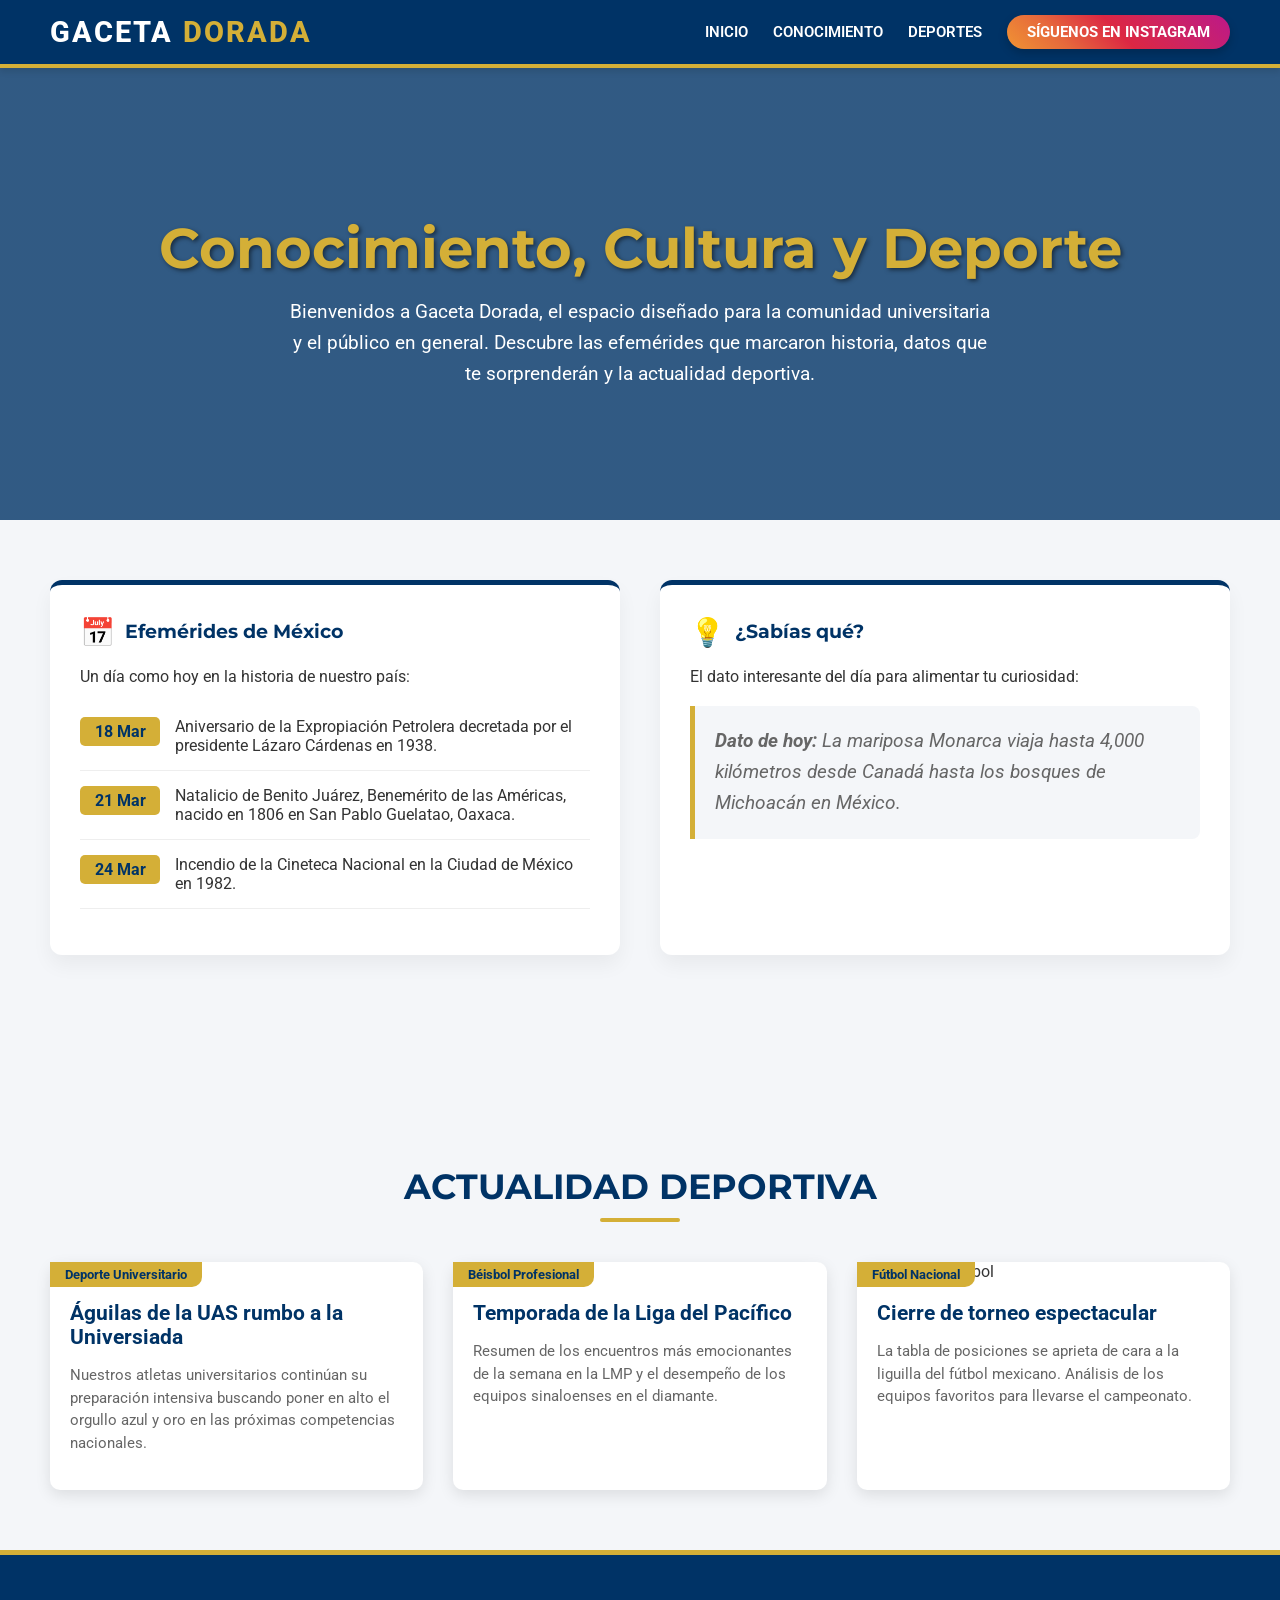
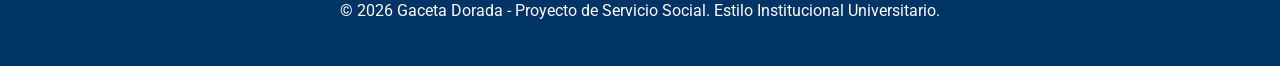
==== Gaceta2-0.html @ 4bcb0612 "Create Gaceta2-0.html" ====
<!DOCTYPE html>
<html lang="es">
<head>
    <meta charset="UTF-8">
    <meta name="viewport" content="width=device-width, initial-scale=1.0">
    <title>Gaceta Dorada | Portal Universitario</title>
    <link href="https://fonts.googleapis.com/css2?family=Montserrat:wght@400;600;800&family=Roboto:wght@300;400;700&display=swap" rel="stylesheet">
    <style>
        /* Paleta de colores estilo UAS */
        :root {
            --uas-azul: #003366; /* Azul marino institucional */
            --uas-azul-claro: #004b87;
            --uas-dorado: #D4AF37; /* Dorado elegante */
            --uas-amarillo: #FFCC00; /* Amarillo vibrante UAS */
            --blanco: #ffffff;
            --gris-fondo: #f4f6f9;
            --texto-oscuro: #333333;
            --texto-claro: #666666;
        }

        body {
            margin: 0;
            font-family: 'Roboto', sans-serif;
            background-color: var(--gris-fondo);
            color: var(--texto-oscuro);
            scroll-behavior: smooth;
        }

        h1, h2, h3 {
            font-family: 'Montserrat', sans-serif;
        }

        /* Encabezado Institucional */
        header {
            background-color: var(--uas-azul);
            padding: 15px 50px;
            display: flex;
            justify-content: space-between;
            align-items: center;
            position: sticky;
            top: 0;
            z-index: 1000;
            box-shadow: 0 4px 6px rgba(0,0,0,0.1);
            border-bottom: 4px solid var(--uas-dorado);
        }

        .logo {
            font-size: 1.8em;
            font-weight: 800;
            color: var(--blanco);
            text-transform: uppercase;
            letter-spacing: 2px;
            display: flex;
            align-items: center;
            gap: 10px;
        }

        .logo span {
            color: var(--uas-dorado);
        }

        nav {
            display: flex;
            align-items: center;
            gap: 25px;
        }

        nav a {
            color: var(--blanco);
            text-decoration: none;
            font-weight: 600;
            font-size: 0.95em;
            text-transform: uppercase;
            transition: color 0.3s ease;
        }

        nav a:hover {
            color: var(--uas-dorado);
        }

        .btn-instagram-nav {
            background: linear-gradient(45deg, #f09433 0%, #e6683c 25%, #dc2743 50%, #cc2366 75%, #bc1888 100%);
            padding: 8px 20px;
            border-radius: 25px;
            color: white !important;
            font-weight: bold;
            box-shadow: 0 4px 10px rgba(0,0,0,0.2);
        }

        .btn-instagram-nav:hover {
            transform: scale(1.05);
            color: white;
        }

        /* Sección Hero */
        .hero {
            background: linear-gradient(rgba(0, 51, 102, 0.8), rgba(0, 51, 102, 0.8)), url('https://images.unsplash.com/photo-1541339907198-e08756dedf3f?ixlib=rb-1.2.1&auto=format&fit=crop&w=1350&q=80') center/cover;
            color: var(--blanco);
            text-align: center;
            padding: 100px 20px;
        }

        .hero h1 {
            font-size: 3.5em;
            margin-bottom: 15px;
            color: var(--uas-dorado);
            text-shadow: 2px 2px 4px rgba(0,0,0,0.5);
        }

        .hero p {
            font-size: 1.2em;
            max-width: 700px;
            margin: 0 auto 30px;
            line-height: 1.6;
        }

        /* Contenedores de Secciones */
        .seccion {
            padding: 60px 50px;
            max-width: 1200px;
            margin: 0 auto;
        }

        .titulo-seccion {
            text-align: center;
            color: var(--uas-azul);
            font-size: 2.2em;
            margin-bottom: 40px;
            text-transform: uppercase;
            position: relative;
        }

        .titulo-seccion::after {
            content: '';
            display: block;
            width: 80px;
            height: 4px;
            background-color: var(--uas-dorado);
            margin: 10px auto 0;
            border-radius: 2px;
        }

        /* Grid Dual (Efemérides y Datos) */
        .grid-dual {
            display: grid;
            grid-template-columns: 1fr 1fr;
            gap: 40px;
            margin-bottom: 60px;
        }

        /* Tarjetas estilo widget */
        .widget {
            background: var(--blanco);
            border-radius: 12px;
            padding: 30px;
            box-shadow: 0 10px 20px rgba(0,0,0,0.05);
            border-top: 5px solid var(--uas-azul);
        }

        .widget h3 {
            color: var(--uas-azul);
            margin-top: 0;
            display: flex;
            align-items: center;
            gap: 10px;
        }

        .widget-icono {
            font-size: 1.5em;
        }

        /* Lista de Efemérides */
        .lista-efemerides {
            list-style: none;
            padding: 0;
        }

        .lista-efemerides li {
            padding: 15px 0;
            border-bottom: 1px solid #eee;
            display: flex;
            gap: 15px;
        }

        .fecha-badge {
            background-color: var(--uas-dorado);
            color: var(--uas-azul);
            font-weight: bold;
            padding: 5px 10px;
            border-radius: 5px;
            min-width: 60px;
            text-align: center;
            height: fit-content;
        }

        /* Dato del Día */
        .dato-destacado {
            font-size: 1.2em;
            font-style: italic;
            line-height: 1.6;
            color: var(--texto-claro);
            padding: 20px;
            background-color: var(--gris-fondo);
            border-left: 5px solid var(--uas-dorado);
            border-radius: 0 8px 8px 0;
            margin-top: 20px;
        }

        /* Sección Deportes */
        .grid-deportes {
            display: grid;
            grid-template-columns: repeat(auto-fit, minmax(300px, 1fr));
            gap: 30px;
        }

        .card-deporte {
            background: var(--blanco);
            border-radius: 10px;
            overflow: hidden;
            box-shadow: 0 5px 15px rgba(0,0,0,0.1);
            transition: transform 0.3s ease;
        }

        .card-deporte:hover {
            transform: translateY(-5px);
        }

        .categoria-etiqueta {
            position: absolute;
            background: var(--uas-dorado);
            color: var(--uas-azul);
            padding: 5px 15px;
            font-weight: bold;
            font-size: 0.8em;
            border-radius: 0 0 10px 0;
            z-index: 10;
        }

        .card-deporte img {
            width: 100%;
            height: 200px;
            object-fit: cover;
            position: relative;
        }

        .card-contenido {
            padding: 20px;
        }

        .card-contenido h4 {
            margin: 0 0 10px;
            color: var(--uas-azul);
            font-size: 1.3em;
        }

        .card-contenido p {
            color: var(--texto-claro);
            font-size: 0.95em;
            line-height: 1.5;
        }

        footer {
            background-color: var(--uas-azul);
            color: var(--blanco);
            text-align: center;
            padding: 30px;
            border-top: 5px solid var(--uas-dorado);
        }

        /* Responsive */
        @media (max-width: 768px) {
            .grid-dual {
                grid-template-columns: 1fr;
            }
            header {
                flex-direction: column;
                gap: 15px;
            }
            nav {
                flex-wrap: wrap;
                justify-content: center;
            }
        }
    </style>
</head>
<body>

<header>
    <div class="logo">Gaceta <span>Dorada</span></div>
    <nav>
        <a href="#inicio">Inicio</a>
        <a href="#sabias-que">Conocimiento</a>
        <a href="#deportes">Deportes</a>
        <a href="https://www.instagram.com/gacetadorada?igsh=OGdsdzQyYzI2OGFp" target="_blank" class="btn-instagram-nav">Síguenos en Instagram</a>
    </nav>
</header>

<section class="hero" id="inicio">
    <h1>Conocimiento, Cultura y Deporte</h1>
    <p>Bienvenidos a Gaceta Dorada, el espacio diseñado para la comunidad universitaria y el público en general. Descubre las efemérides que marcaron historia, datos que te sorprenderán y la actualidad deportiva.</p>
</section>

<section class="seccion" id="sabias-que">
    <div class="grid-dual">
        <div class="widget">
            <h3><span class="widget-icono">📅</span> Efemérides de México</h3>
            <p>Un día como hoy en la historia de nuestro país:</p>
            <ul class="lista-efemerides" id="contenedor-efemerides">
                </ul>
        </div>

        <div class="widget">
            <h3><span class="widget-icono">💡</span> ¿Sabías qué?</h3>
            <p>El dato interesante del día para alimentar tu curiosidad:</p>
            <div class="dato-destacado" id="dato-del-dia">
                </div>
        </div>
    </div>
</section>

<section class="seccion" id="deportes">
    <h2 class="titulo-seccion">Actualidad Deportiva</h2>
    <div class="grid-deportes">
        <div class="card-deporte">
            <div class="categoria-etiqueta">Deporte Universitario</div>
            <img src="https://images.unsplash.com/photo-1541534741688-6078c6bfb5c5?ixlib=rb-1.2.1&auto=format&fit=crop&w=600&q=80" alt="Deportes UAS">
            <div class="card-contenido">
                <h4>Águilas de la UAS rumbo a la Universiada</h4>
                <p>Nuestros atletas universitarios continúan su preparación intensiva buscando poner en alto el orgullo azul y oro en las próximas competencias nacionales.</p>
            </div>
        </div>

        <div class="card-deporte">
            <div class="categoria-etiqueta">Béisbol Profesional</div>
            <img src="https://images.unsplash.com/photo-1508344928928-7165b67de128?ixlib=rb-1.2.1&auto=format&fit=crop&w=600&q=80" alt="Béisbol">
            <div class="card-contenido">
                <h4>Temporada de la Liga del Pacífico</h4>
                <p>Resumen de los encuentros más emocionantes de la semana en la LMP y el desempeño de los equipos sinaloenses en el diamante.</p>
            </div>
        </div>

        <div class="card-deporte">
            <div class="categoria-etiqueta">Fútbol Nacional</div>
            <img src="https://images.unsplash.com/photo-1518605368461-1e1e12760bf0?ixlib=rb-1.2.1&auto=format&fit=crop&w=600&q=80" alt="Cancha de futbol">
            <div class="card-contenido">
                <h4>Cierre de torneo espectacular</h4>
                <p>La tabla de posiciones se aprieta de cara a la liguilla del fútbol mexicano. Análisis de los equipos favoritos para llevarse el campeonato.</p>
            </div>
        </div>
    </div>
</section>

<footer>
    <p>&copy; 2026 Gaceta Dorada - Proyecto de Servicio Social. Estilo Institucional Universitario.</p>
</footer>

<script>
    document.addEventListener("DOMContentLoaded", () => {
        // --- 1. DATOS DEL DÍA (Generador Aleatorio) ---
        const datosCuriosos = [
            "La Universidad Autónoma de Sinaloa (UAS) fue fundada originalmente en 1873 como el Liceo Rosales.",
            "México es el país con mayor número de hispanohablantes en el mundo.",
            "La mariposa Monarca viaja hasta 4,000 kilómetros desde Canadá hasta los bosques de Michoacán en México.",
            "El cerebro humano genera suficiente electricidad para encender un foco pequeño.",
            "Sinaloa es conocido como 'El Granero de México' por su altísima producción agrícola."
        ];
        
        // Selecciona un dato al azar
        const datoAleatorio = datosCuriosos[Math.floor(Math.random() * datosCuriosos.length)];
        document.getElementById('dato-del-dia').innerHTML = `<strong>Dato de hoy:</strong> ${datoAleatorio}`;

        // --- 2. EFEMÉRIDES DE MÉXICO (Muestra algunas destacadas de Marzo como ejemplo) ---
        const efemerides = [
            { fecha: "18 Mar", evento: "Aniversario de la Expropiación Petrolera decretada por el presidente Lázaro Cárdenas en 1938." },
            { fecha: "21 Mar", evento: "Natalicio de Benito Juárez, Benemérito de las Américas, nacido en 1806 en San Pablo Guelatao, Oaxaca." },
            { fecha: "24 Mar", evento: "Incendio de la Cineteca Nacional en la Ciudad de México en 1982." }
        ];

        const contenedorEfemerides = document.getElementById('contenedor-efemerides');
        
        efemerides.forEach(efe => {
            const li = document.createElement('li');
            li.innerHTML = `
                <div class="fecha-badge">${efe.fecha}</div>
                <div>${efe.evento}</div>
            `;
            contenedorEfemerides.appendChild(li);
        });
    });
</script>

</body>
</html>
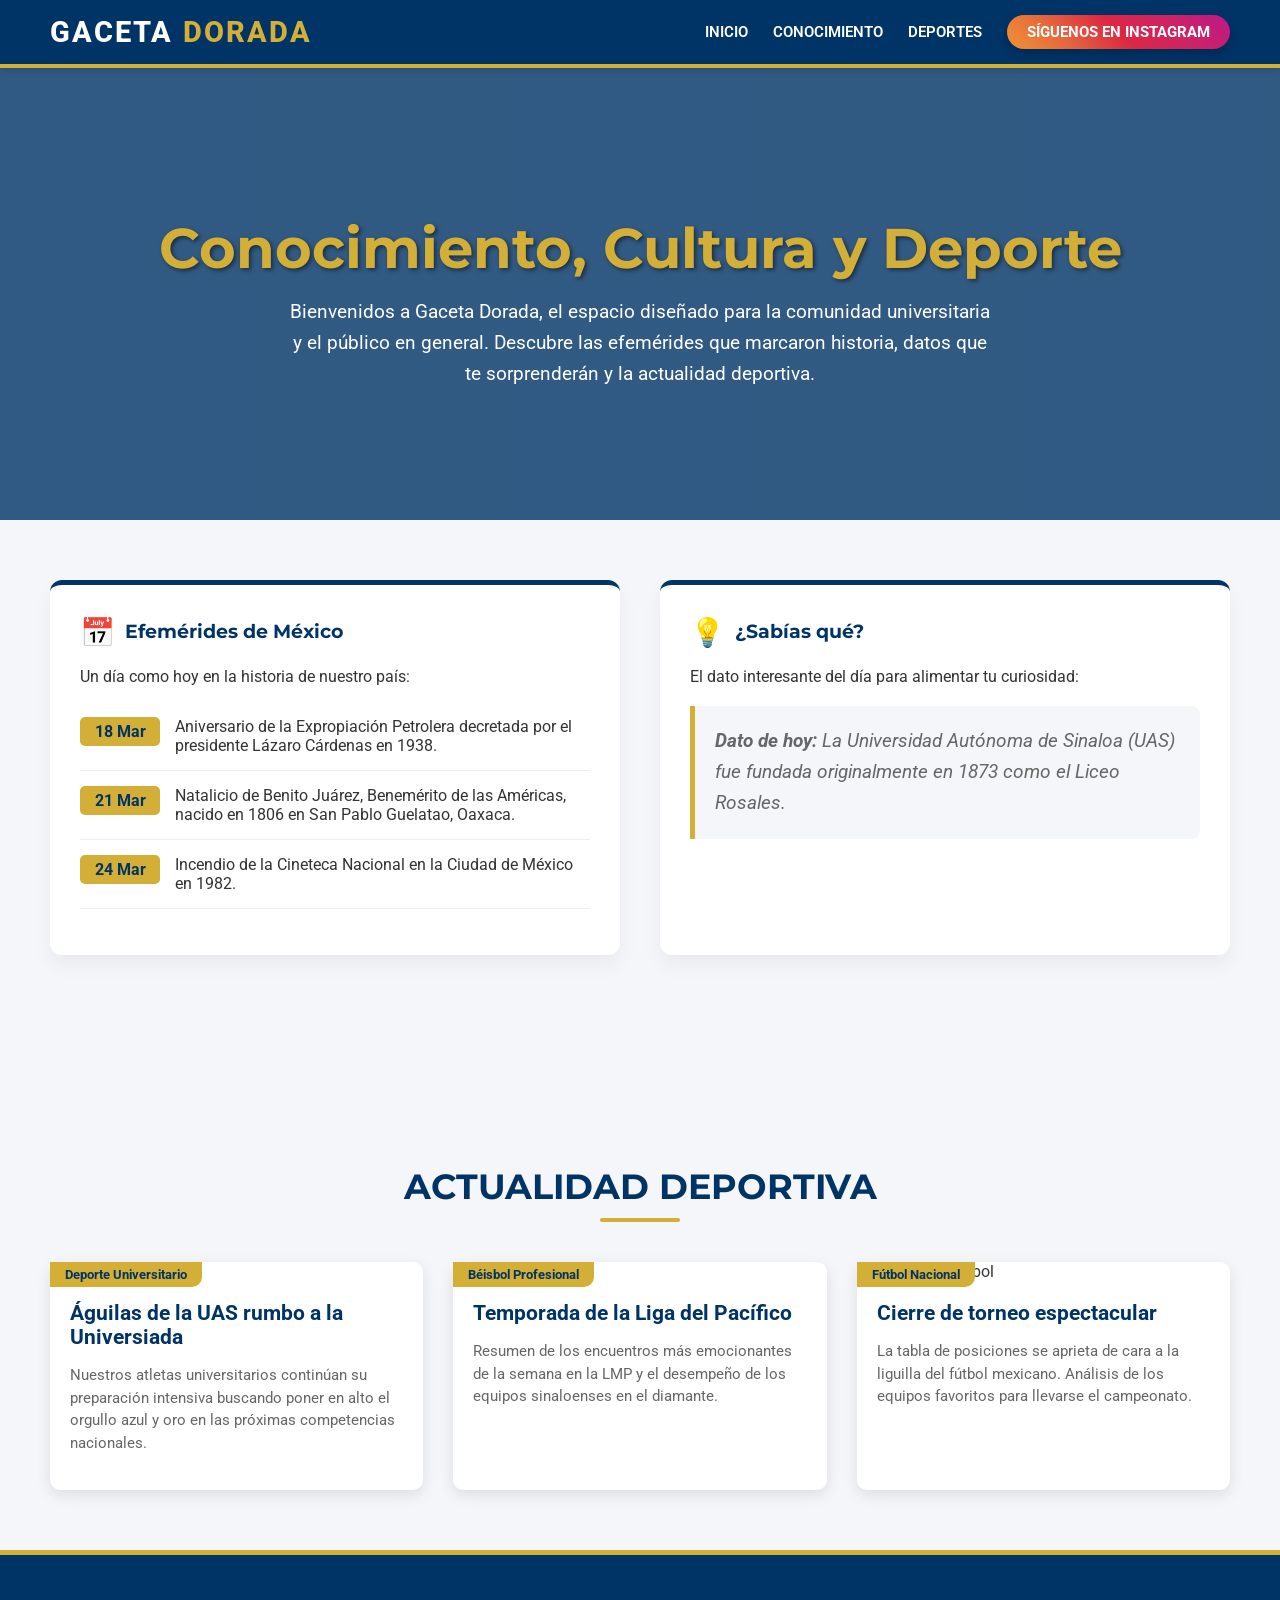
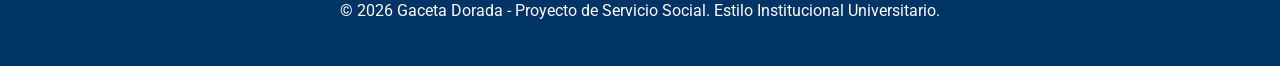
==== commit 54b8f0c2: "Se agrega hoja de estilos" ====
--- a/Gaceta2-0.html
+++ b/Gaceta2-0.html
@@ -5,283 +5,7 @@
     <meta name="viewport" content="width=device-width, initial-scale=1.0">
     <title>Gaceta Dorada | Portal Universitario</title>
     <link href="https://fonts.googleapis.com/css2?family=Montserrat:wght@400;600;800&family=Roboto:wght@300;400;700&display=swap" rel="stylesheet">
-    <style>
-        /* Paleta de colores estilo UAS */
-        :root {
-            --uas-azul: #003366; /* Azul marino institucional */
-            --uas-azul-claro: #004b87;
-            --uas-dorado: #D4AF37; /* Dorado elegante */
-            --uas-amarillo: #FFCC00; /* Amarillo vibrante UAS */
-            --blanco: #ffffff;
-            --gris-fondo: #f4f6f9;
-            --texto-oscuro: #333333;
-            --texto-claro: #666666;
-        }
-
-        body {
-            margin: 0;
-            font-family: 'Roboto', sans-serif;
-            background-color: var(--gris-fondo);
-            color: var(--texto-oscuro);
-            scroll-behavior: smooth;
-        }
-
-        h1, h2, h3 {
-            font-family: 'Montserrat', sans-serif;
-        }
-
-        /* Encabezado Institucional */
-        header {
-            background-color: var(--uas-azul);
-            padding: 15px 50px;
-            display: flex;
-            justify-content: space-between;
-            align-items: center;
-            position: sticky;
-            top: 0;
-            z-index: 1000;
-            box-shadow: 0 4px 6px rgba(0,0,0,0.1);
-            border-bottom: 4px solid var(--uas-dorado);
-        }
-
-        .logo {
-            font-size: 1.8em;
-            font-weight: 800;
-            color: var(--blanco);
-            text-transform: uppercase;
-            letter-spacing: 2px;
-            display: flex;
-            align-items: center;
-            gap: 10px;
-        }
-
-        .logo span {
-            color: var(--uas-dorado);
-        }
-
-        nav {
-            display: flex;
-            align-items: center;
-            gap: 25px;
-        }
-
-        nav a {
-            color: var(--blanco);
-            text-decoration: none;
-            font-weight: 600;
-            font-size: 0.95em;
-            text-transform: uppercase;
-            transition: color 0.3s ease;
-        }
-
-        nav a:hover {
-            color: var(--uas-dorado);
-        }
-
-        .btn-instagram-nav {
-            background: linear-gradient(45deg, #f09433 0%, #e6683c 25%, #dc2743 50%, #cc2366 75%, #bc1888 100%);
-            padding: 8px 20px;
-            border-radius: 25px;
-            color: white !important;
-            font-weight: bold;
-            box-shadow: 0 4px 10px rgba(0,0,0,0.2);
-        }
-
-        .btn-instagram-nav:hover {
-            transform: scale(1.05);
-            color: white;
-        }
-
-        /* Sección Hero */
-        .hero {
-            background: linear-gradient(rgba(0, 51, 102, 0.8), rgba(0, 51, 102, 0.8)), url('https://images.unsplash.com/photo-1541339907198-e08756dedf3f?ixlib=rb-1.2.1&auto=format&fit=crop&w=1350&q=80') center/cover;
-            color: var(--blanco);
-            text-align: center;
-            padding: 100px 20px;
-        }
-
-        .hero h1 {
-            font-size: 3.5em;
-            margin-bottom: 15px;
-            color: var(--uas-dorado);
-            text-shadow: 2px 2px 4px rgba(0,0,0,0.5);
-        }
-
-        .hero p {
-            font-size: 1.2em;
-            max-width: 700px;
-            margin: 0 auto 30px;
-            line-height: 1.6;
-        }
-
-        /* Contenedores de Secciones */
-        .seccion {
-            padding: 60px 50px;
-            max-width: 1200px;
-            margin: 0 auto;
-        }
-
-        .titulo-seccion {
-            text-align: center;
-            color: var(--uas-azul);
-            font-size: 2.2em;
-            margin-bottom: 40px;
-            text-transform: uppercase;
-            position: relative;
-        }
-
-        .titulo-seccion::after {
-            content: '';
-            display: block;
-            width: 80px;
-            height: 4px;
-            background-color: var(--uas-dorado);
-            margin: 10px auto 0;
-            border-radius: 2px;
-        }
-
-        /* Grid Dual (Efemérides y Datos) */
-        .grid-dual {
-            display: grid;
-            grid-template-columns: 1fr 1fr;
-            gap: 40px;
-            margin-bottom: 60px;
-        }
-
-        /* Tarjetas estilo widget */
-        .widget {
-            background: var(--blanco);
-            border-radius: 12px;
-            padding: 30px;
-            box-shadow: 0 10px 20px rgba(0,0,0,0.05);
-            border-top: 5px solid var(--uas-azul);
-        }
-
-        .widget h3 {
-            color: var(--uas-azul);
-            margin-top: 0;
-            display: flex;
-            align-items: center;
-            gap: 10px;
-        }
-
-        .widget-icono {
-            font-size: 1.5em;
-        }
-
-        /* Lista de Efemérides */
-        .lista-efemerides {
-            list-style: none;
-            padding: 0;
-        }
-
-        .lista-efemerides li {
-            padding: 15px 0;
-            border-bottom: 1px solid #eee;
-            display: flex;
-            gap: 15px;
-        }
-
-        .fecha-badge {
-            background-color: var(--uas-dorado);
-            color: var(--uas-azul);
-            font-weight: bold;
-            padding: 5px 10px;
-            border-radius: 5px;
-            min-width: 60px;
-            text-align: center;
-            height: fit-content;
-        }
-
-        /* Dato del Día */
-        .dato-destacado {
-            font-size: 1.2em;
-            font-style: italic;
-            line-height: 1.6;
-            color: var(--texto-claro);
-            padding: 20px;
-            background-color: var(--gris-fondo);
-            border-left: 5px solid var(--uas-dorado);
-            border-radius: 0 8px 8px 0;
-            margin-top: 20px;
-        }
-
-        /* Sección Deportes */
-        .grid-deportes {
-            display: grid;
-            grid-template-columns: repeat(auto-fit, minmax(300px, 1fr));
-            gap: 30px;
-        }
-
-        .card-deporte {
-            background: var(--blanco);
-            border-radius: 10px;
-            overflow: hidden;
-            box-shadow: 0 5px 15px rgba(0,0,0,0.1);
-            transition: transform 0.3s ease;
-        }
-
-        .card-deporte:hover {
-            transform: translateY(-5px);
-        }
-
-        .categoria-etiqueta {
-            position: absolute;
-            background: var(--uas-dorado);
-            color: var(--uas-azul);
-            padding: 5px 15px;
-            font-weight: bold;
-            font-size: 0.8em;
-            border-radius: 0 0 10px 0;
-            z-index: 10;
-        }
-
-        .card-deporte img {
-            width: 100%;
-            height: 200px;
-            object-fit: cover;
-            position: relative;
-        }
-
-        .card-contenido {
-            padding: 20px;
-        }
-
-        .card-contenido h4 {
-            margin: 0 0 10px;
-            color: var(--uas-azul);
-            font-size: 1.3em;
-        }
-
-        .card-contenido p {
-            color: var(--texto-claro);
-            font-size: 0.95em;
-            line-height: 1.5;
-        }
-
-        footer {
-            background-color: var(--uas-azul);
-            color: var(--blanco);
-            text-align: center;
-            padding: 30px;
-            border-top: 5px solid var(--uas-dorado);
-        }
-
-        /* Responsive */
-        @media (max-width: 768px) {
-            .grid-dual {
-                grid-template-columns: 1fr;
-            }
-            header {
-                flex-direction: column;
-                gap: 15px;
-            }
-            nav {
-                flex-wrap: wrap;
-                justify-content: center;
-            }
-        }
-    </style>
+    <link rel="stylesheet" href="style.css">
 </head>
 <body>
 
--- a/style.css
+++ b/style.css
@@ -0,0 +1,274 @@
+:root {
+            --uas-azul: #003366; /* Azul marino institucional */
+            --uas-azul-claro: #004b87;
+            --uas-dorado: #D4AF37; /* Dorado elegante */
+            --uas-amarillo: #FFCC00; /* Amarillo vibrante UAS */
+            --blanco: #ffffff;
+            --gris-fondo: #f4f6f9;
+            --texto-oscuro: #333333;
+            --texto-claro: #666666;
+        }
+
+        body {
+            margin: 0;
+            font-family: 'Roboto', sans-serif;
+            background-color: var(--gris-fondo);
+            color: var(--texto-oscuro);
+            scroll-behavior: smooth;
+        }
+
+        h1, h2, h3 {
+            font-family: 'Montserrat', sans-serif;
+        }
+
+        /* Encabezado Institucional */
+        header {
+            background-color: var(--uas-azul);
+            padding: 15px 50px;
+            display: flex;
+            justify-content: space-between;
+            align-items: center;
+            position: sticky;
+            top: 0;
+            z-index: 1000;
+            box-shadow: 0 4px 6px rgba(0,0,0,0.1);
+            border-bottom: 4px solid var(--uas-dorado);
+        }
+
+        .logo {
+            font-size: 1.8em;
+            font-weight: 800;
+            color: var(--blanco);
+            text-transform: uppercase;
+            letter-spacing: 2px;
+            display: flex;
+            align-items: center;
+            gap: 10px;
+        }
+
+        .logo span {
+            color: var(--uas-dorado);
+        }
+
+        nav {
+            display: flex;
+            align-items: center;
+            gap: 25px;
+        }
+
+        nav a {
+            color: var(--blanco);
+            text-decoration: none;
+            font-weight: 600;
+            font-size: 0.95em;
+            text-transform: uppercase;
+            transition: color 0.3s ease;
+        }
+
+        nav a:hover {
+            color: var(--uas-dorado);
+        }
+
+        .btn-instagram-nav {
+            background: linear-gradient(45deg, #f09433 0%, #e6683c 25%, #dc2743 50%, #cc2366 75%, #bc1888 100%);
+            padding: 8px 20px;
+            border-radius: 25px;
+            color: white !important;
+            font-weight: bold;
+            box-shadow: 0 4px 10px rgba(0,0,0,0.2);
+        }
+
+        .btn-instagram-nav:hover {
+            transform: scale(1.05);
+            color: white;
+        }
+
+        /* Sección Hero */
+        .hero {
+            background: linear-gradient(rgba(0, 51, 102, 0.8), rgba(0, 51, 102, 0.8)), url('https://images.unsplash.com/photo-1541339907198-e08756dedf3f?ixlib=rb-1.2.1&auto=format&fit=crop&w=1350&q=80') center/cover;
+            color: var(--blanco);
+            text-align: center;
+            padding: 100px 20px;
+        }
+
+        .hero h1 {
+            font-size: 3.5em;
+            margin-bottom: 15px;
+            color: var(--uas-dorado);
+            text-shadow: 2px 2px 4px rgba(0,0,0,0.5);
+        }
+
+        .hero p {
+            font-size: 1.2em;
+            max-width: 700px;
+            margin: 0 auto 30px;
+            line-height: 1.6;
+        }
+
+        /* Contenedores de Secciones */
+        .seccion {
+            padding: 60px 50px;
+            max-width: 1200px;
+            margin: 0 auto;
+        }
+
+        .titulo-seccion {
+            text-align: center;
+            color: var(--uas-azul);
+            font-size: 2.2em;
+            margin-bottom: 40px;
+            text-transform: uppercase;
+            position: relative;
+        }
+
+        .titulo-seccion::after {
+            content: '';
+            display: block;
+            width: 80px;
+            height: 4px;
+            background-color: var(--uas-dorado);
+            margin: 10px auto 0;
+            border-radius: 2px;
+        }
+
+        /* Grid Dual (Efemérides y Datos) */
+        .grid-dual {
+            display: grid;
+            grid-template-columns: 1fr 1fr;
+            gap: 40px;
+            margin-bottom: 60px;
+        }
+
+        /* Tarjetas estilo widget */
+        .widget {
+            background: var(--blanco);
+            border-radius: 12px;
+            padding: 30px;
+            box-shadow: 0 10px 20px rgba(0,0,0,0.05);
+            border-top: 5px solid var(--uas-azul);
+        }
+
+        .widget h3 {
+            color: var(--uas-azul);
+            margin-top: 0;
+            display: flex;
+            align-items: center;
+            gap: 10px;
+        }
+
+        .widget-icono {
+            font-size: 1.5em;
+        }
+
+        /* Lista de Efemérides */
+        .lista-efemerides {
+            list-style: none;
+            padding: 0;
+        }
+
+        .lista-efemerides li {
+            padding: 15px 0;
+            border-bottom: 1px solid #eee;
+            display: flex;
+            gap: 15px;
+        }
+
+        .fecha-badge {
+            background-color: var(--uas-dorado);
+            color: var(--uas-azul);
+            font-weight: bold;
+            padding: 5px 10px;
+            border-radius: 5px;
+            min-width: 60px;
+            text-align: center;
+            height: fit-content;
+        }
+
+        /* Dato del Día */
+        .dato-destacado {
+            font-size: 1.2em;
+            font-style: italic;
+            line-height: 1.6;
+            color: var(--texto-claro);
+            padding: 20px;
+            background-color: var(--gris-fondo);
+            border-left: 5px solid var(--uas-dorado);
+            border-radius: 0 8px 8px 0;
+            margin-top: 20px;
+        }
+
+        /* Sección Deportes */
+        .grid-deportes {
+            display: grid;
+            grid-template-columns: repeat(auto-fit, minmax(300px, 1fr));
+            gap: 30px;
+        }
+
+        .card-deporte {
+            background: var(--blanco);
+            border-radius: 10px;
+            overflow: hidden;
+            box-shadow: 0 5px 15px rgba(0,0,0,0.1);
+            transition: transform 0.3s ease;
+        }
+
+        .card-deporte:hover {
+            transform: translateY(-5px);
+        }
+
+        .categoria-etiqueta {
+            position: absolute;
+            background: var(--uas-dorado);
+            color: var(--uas-azul);
+            padding: 5px 15px;
+            font-weight: bold;
+            font-size: 0.8em;
+            border-radius: 0 0 10px 0;
+            z-index: 10;
+        }
+
+        .card-deporte img {
+            width: 100%;
+            height: 200px;
+            object-fit: cover;
+            position: relative;
+        }
+
+        .card-contenido {
+            padding: 20px;
+        }
+
+        .card-contenido h4 {
+            margin: 0 0 10px;
+            color: var(--uas-azul);
+            font-size: 1.3em;
+        }
+
+        .card-contenido p {
+            color: var(--texto-claro);
+            font-size: 0.95em;
+            line-height: 1.5;
+        }
+
+        footer {
+            background-color: var(--uas-azul);
+            color: var(--blanco);
+            text-align: center;
+            padding: 30px;
+            border-top: 5px solid var(--uas-dorado);
+        }
+
+        /* Responsive */
+        @media (max-width: 768px) {
+            .grid-dual {
+                grid-template-columns: 1fr;
+            }
+            header {
+                flex-direction: column;
+                gap: 15px;
+            }
+            nav {
+                flex-wrap: wrap;
+                justify-content: center;
+            }
+        }
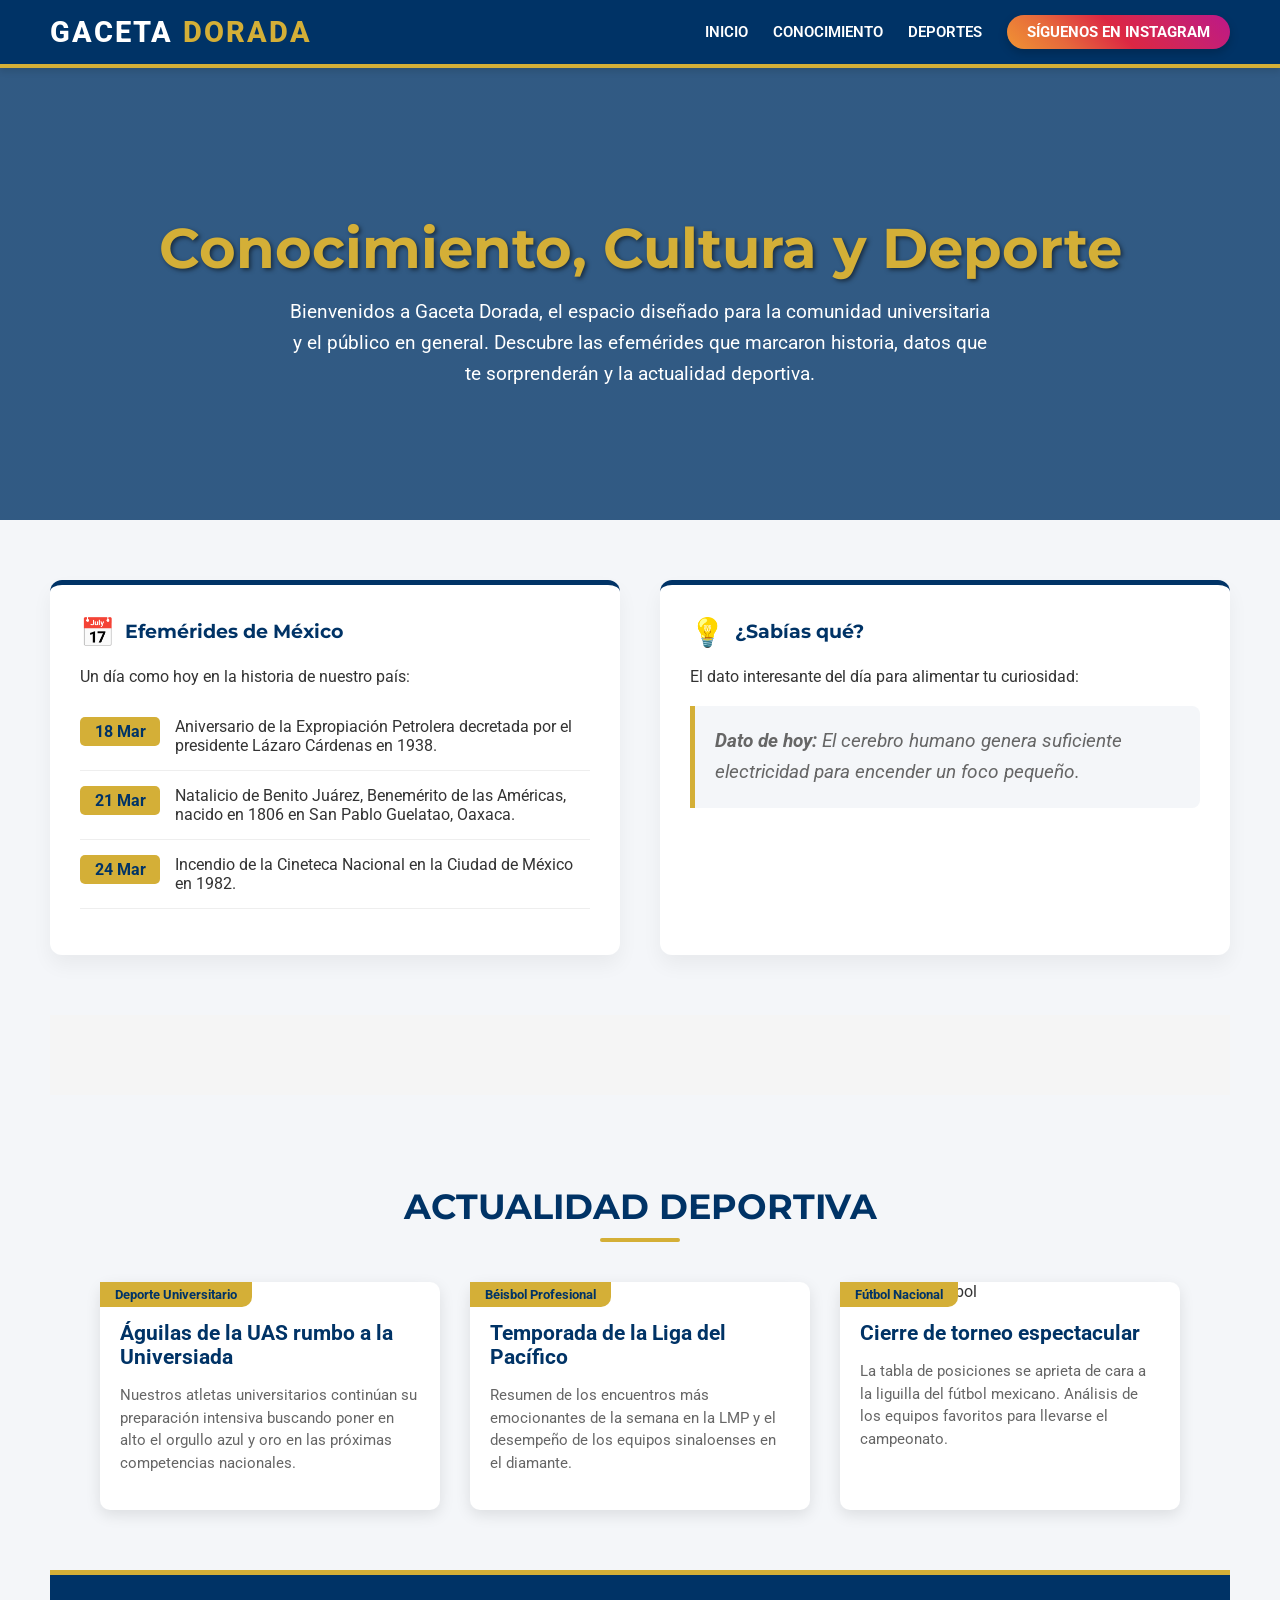
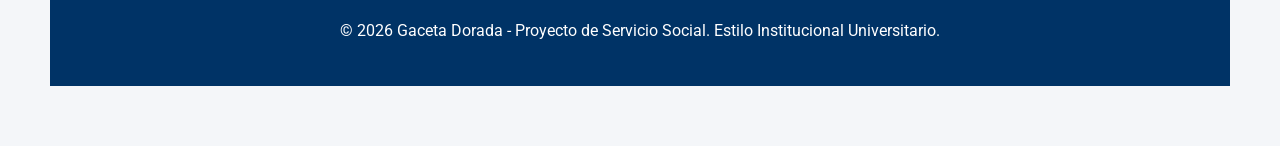
==== commit 7f577d53: "Se agrega videos de instagram" ====
--- a/Gaceta2-0.html
+++ b/Gaceta2-0.html
@@ -1,117 +1,195 @@
-<!DOCTYPE html>
+<!doctype html>
 <html lang="es">
-<head>
-    <meta charset="UTF-8">
-    <meta name="viewport" content="width=device-width, initial-scale=1.0">
+  <head>
+    <meta charset="UTF-8" />
+    <meta name="viewport" content="width=device-width, initial-scale=1.0" />
     <title>Gaceta Dorada | Portal Universitario</title>
-    <link href="https://fonts.googleapis.com/css2?family=Montserrat:wght@400;600;800&family=Roboto:wght@300;400;700&display=swap" rel="stylesheet">
-    <link rel="stylesheet" href="style.css">
-</head>
-<body>
-
-<header>
-    <div class="logo">Gaceta <span>Dorada</span></div>
-    <nav>
+    <link
+      href="https://fonts.googleapis.com/css2?family=Montserrat:wght@400;600;800&family=Roboto:wght@300;400;700&display=swap"
+      rel="stylesheet"
+    />
+    <link rel="stylesheet" href="style.css" />
+  </head>
+  <body>
+    <header>
+      <div class="logo">Gaceta <span>Dorada</span></div>
+      <nav>
         <a href="#inicio">Inicio</a>
         <a href="#sabias-que">Conocimiento</a>
         <a href="#deportes">Deportes</a>
-        <a href="https://www.instagram.com/gacetadorada?igsh=OGdsdzQyYzI2OGFp" target="_blank" class="btn-instagram-nav">Síguenos en Instagram</a>
-    </nav>
-</header>
+        <a
+          href="https://www.instagram.com/gacetadorada?igsh=OGdsdzQyYzI2OGFp"
+          target="_blank"
+          class="btn-instagram-nav"
+          >Síguenos en Instagram</a
+        >
+      </nav>
+    </header>
 
-<section class="hero" id="inicio">
-    <h1>Conocimiento, Cultura y Deporte</h1>
-    <p>Bienvenidos a Gaceta Dorada, el espacio diseñado para la comunidad universitaria y el público en general. Descubre las efemérides que marcaron historia, datos que te sorprenderán y la actualidad deportiva.</p>
-</section>
+    <section class="hero" id="inicio">
+      <h1>Conocimiento, Cultura y Deporte</h1>
+      <p>
+        Bienvenidos a Gaceta Dorada, el espacio diseñado para la comunidad
+        universitaria y el público en general. Descubre las efemérides que
+        marcaron historia, datos que te sorprenderán y la actualidad deportiva.
+      </p>
+    </section>
 
-<section class="seccion" id="sabias-que">
-    <div class="grid-dual">
+    <section class="seccion" id="sabias-que">
+      <div class="grid-dual">
         <div class="widget">
-            <h3><span class="widget-icono">📅</span> Efemérides de México</h3>
-            <p>Un día como hoy en la historia de nuestro país:</p>
-            <ul class="lista-efemerides" id="contenedor-efemerides">
-                </ul>
+          <h3><span class="widget-icono">📅</span> Efemérides de México</h3>
+          <p>Un día como hoy en la historia de nuestro país:</p>
+          <ul class="lista-efemerides" id="contenedor-efemerides"></ul>
         </div>
 
         <div class="widget">
-            <h3><span class="widget-icono">💡</span> ¿Sabías qué?</h3>
-            <p>El dato interesante del día para alimentar tu curiosidad:</p>
-            <div class="dato-destacado" id="dato-del-dia">
-                </div>
+          <h3><span class="widget-icono">💡</span> ¿Sabías qué?</h3>
+          <p>El dato interesante del día para alimentar tu curiosidad:</p>
+          <div class="dato-destacado" id="dato-del-dia"></div>
         </div>
+      </div>
+
+<section class="instagram-section">
+  <div class="instagram-row">
+
+    <div class="instagram-wrapper">
+      <blockquote
+        class="instagram-media"
+        data-instgrm-permalink="https://www.instagram.com/reel/DWaPbtzjz_J/"
+        data-instgrm-version="14">
+      </blockquote>
     </div>
+
+    <div class="instagram-wrapper">
+      <blockquote
+        class="instagram-media"
+        data-instgrm-permalink="https://www.instagram.com/p/DVj04bEiRIx/"
+        data-instgrm-version="14">
+      </blockquote>
+    </div>
+
+    <div class="instagram-wrapper">
+      <blockquote
+        class="instagram-media"
+        data-instgrm-permalink="https://www.instagram.com/p/DGERQSSvf6z/"
+        data-instgrm-version="14">
+      </blockquote>
+    </div>
+
+  </div>
+
+  <script async src="//www.instagram.com/embed.js"></script>
 </section>
 
-<section class="seccion" id="deportes">
-    <h2 class="titulo-seccion">Actualidad Deportiva</h2>
-    <div class="grid-deportes">
+    <section class="seccion" id="deportes">
+      <h2 class="titulo-seccion">Actualidad Deportiva</h2>
+      <div class="grid-deportes">
         <div class="card-deporte">
-            <div class="categoria-etiqueta">Deporte Universitario</div>
-            <img src="https://images.unsplash.com/photo-1541534741688-6078c6bfb5c5?ixlib=rb-1.2.1&auto=format&fit=crop&w=600&q=80" alt="Deportes UAS">
-            <div class="card-contenido">
-                <h4>Águilas de la UAS rumbo a la Universiada</h4>
-                <p>Nuestros atletas universitarios continúan su preparación intensiva buscando poner en alto el orgullo azul y oro en las próximas competencias nacionales.</p>
-            </div>
+          <div class="categoria-etiqueta">Deporte Universitario</div>
+          <img
+            src="https://images.unsplash.com/photo-1541534741688-6078c6bfb5c5?ixlib=rb-1.2.1&auto=format&fit=crop&w=600&q=80"
+            alt="Deportes UAS"
+          />
+          <div class="card-contenido">
+            <h4>Águilas de la UAS rumbo a la Universiada</h4>
+            <p>
+              Nuestros atletas universitarios continúan su preparación intensiva
+              buscando poner en alto el orgullo azul y oro en las próximas
+              competencias nacionales.
+            </p>
+          </div>
         </div>
 
         <div class="card-deporte">
-            <div class="categoria-etiqueta">Béisbol Profesional</div>
-            <img src="https://images.unsplash.com/photo-1508344928928-7165b67de128?ixlib=rb-1.2.1&auto=format&fit=crop&w=600&q=80" alt="Béisbol">
-            <div class="card-contenido">
-                <h4>Temporada de la Liga del Pacífico</h4>
-                <p>Resumen de los encuentros más emocionantes de la semana en la LMP y el desempeño de los equipos sinaloenses en el diamante.</p>
-            </div>
+          <div class="categoria-etiqueta">Béisbol Profesional</div>
+          <img
+            src="https://images.unsplash.com/photo-1508344928928-7165b67de128?ixlib=rb-1.2.1&auto=format&fit=crop&w=600&q=80"
+            alt="Béisbol"
+          />
+          <div class="card-contenido">
+            <h4>Temporada de la Liga del Pacífico</h4>
+            <p>
+              Resumen de los encuentros más emocionantes de la semana en la LMP
+              y el desempeño de los equipos sinaloenses en el diamante.
+            </p>
+          </div>
         </div>
 
         <div class="card-deporte">
-            <div class="categoria-etiqueta">Fútbol Nacional</div>
-            <img src="https://images.unsplash.com/photo-1518605368461-1e1e12760bf0?ixlib=rb-1.2.1&auto=format&fit=crop&w=600&q=80" alt="Cancha de futbol">
-            <div class="card-contenido">
-                <h4>Cierre de torneo espectacular</h4>
-                <p>La tabla de posiciones se aprieta de cara a la liguilla del fútbol mexicano. Análisis de los equipos favoritos para llevarse el campeonato.</p>
-            </div>
+          <div class="categoria-etiqueta">Fútbol Nacional</div>
+          <img
+            src="https://images.unsplash.com/photo-1518605368461-1e1e12760bf0?ixlib=rb-1.2.1&auto=format&fit=crop&w=600&q=80"
+            alt="Cancha de futbol"
+          />
+          <div class="card-contenido">
+            <h4>Cierre de torneo espectacular</h4>
+            <p>
+              La tabla de posiciones se aprieta de cara a la liguilla del fútbol
+              mexicano. Análisis de los equipos favoritos para llevarse el
+              campeonato.
+            </p>
+          </div>
         </div>
-    </div>
-</section>
+      </div>
+    </section>
 
-<footer>
-    <p>&copy; 2026 Gaceta Dorada - Proyecto de Servicio Social. Estilo Institucional Universitario.</p>
-</footer>
+    <footer>
+      <p>
+        &copy; 2026 Gaceta Dorada - Proyecto de Servicio Social. Estilo
+        Institucional Universitario.
+      </p>
+    </footer>
 
-<script>
-    document.addEventListener("DOMContentLoaded", () => {
+    <script>
+      document.addEventListener("DOMContentLoaded", () => {
         // --- 1. DATOS DEL DÍA (Generador Aleatorio) ---
         const datosCuriosos = [
-            "La Universidad Autónoma de Sinaloa (UAS) fue fundada originalmente en 1873 como el Liceo Rosales.",
-            "México es el país con mayor número de hispanohablantes en el mundo.",
-            "La mariposa Monarca viaja hasta 4,000 kilómetros desde Canadá hasta los bosques de Michoacán en México.",
-            "El cerebro humano genera suficiente electricidad para encender un foco pequeño.",
-            "Sinaloa es conocido como 'El Granero de México' por su altísima producción agrícola."
+          "La Universidad Autónoma de Sinaloa (UAS) fue fundada originalmente en 1873 como el Liceo Rosales.",
+          "México es el país con mayor número de hispanohablantes en el mundo.",
+          "La mariposa Monarca viaja hasta 4,000 kilómetros desde Canadá hasta los bosques de Michoacán en México.",
+          "El cerebro humano genera suficiente electricidad para encender un foco pequeño.",
+          "Sinaloa es conocido como 'El Granero de México' por su altísima producción agrícola.",
         ];
-        
+
         // Selecciona un dato al azar
-        const datoAleatorio = datosCuriosos[Math.floor(Math.random() * datosCuriosos.length)];
-        document.getElementById('dato-del-dia').innerHTML = `<strong>Dato de hoy:</strong> ${datoAleatorio}`;
+        const datoAleatorio =
+          datosCuriosos[Math.floor(Math.random() * datosCuriosos.length)];
+        document.getElementById("dato-del-dia").innerHTML =
+          `<strong>Dato de hoy:</strong> ${datoAleatorio}`;
 
         // --- 2. EFEMÉRIDES DE MÉXICO (Muestra algunas destacadas de Marzo como ejemplo) ---
         const efemerides = [
-            { fecha: "18 Mar", evento: "Aniversario de la Expropiación Petrolera decretada por el presidente Lázaro Cárdenas en 1938." },
-            { fecha: "21 Mar", evento: "Natalicio de Benito Juárez, Benemérito de las Américas, nacido en 1806 en San Pablo Guelatao, Oaxaca." },
-            { fecha: "24 Mar", evento: "Incendio de la Cineteca Nacional en la Ciudad de México en 1982." }
+          {
+            fecha: "18 Mar",
+            evento:
+              "Aniversario de la Expropiación Petrolera decretada por el presidente Lázaro Cárdenas en 1938.",
+          },
+          {
+            fecha: "21 Mar",
+            evento:
+              "Natalicio de Benito Juárez, Benemérito de las Américas, nacido en 1806 en San Pablo Guelatao, Oaxaca.",
+          },
+          {
+            fecha: "24 Mar",
+            evento:
+              "Incendio de la Cineteca Nacional en la Ciudad de México en 1982.",
+          },
         ];
 
-        const contenedorEfemerides = document.getElementById('contenedor-efemerides');
-        
-        efemerides.forEach(efe => {
-            const li = document.createElement('li');
-            li.innerHTML = `
+        const contenedorEfemerides = document.getElementById(
+          "contenedor-efemerides",
+        );
+
+        efemerides.forEach((efe) => {
+          const li = document.createElement("li");
+          li.innerHTML = `
                 <div class="fecha-badge">${efe.fecha}</div>
                 <div>${efe.evento}</div>
             `;
-            contenedorEfemerides.appendChild(li);
+          contenedorEfemerides.appendChild(li);
         });
-    });
-</script>
-
-</body>
+      });
+    </script>
+  </body>
 </html>
--- a/style.css
+++ b/style.css
@@ -1,274 +1,314 @@
 :root {
-            --uas-azul: #003366; /* Azul marino institucional */
-            --uas-azul-claro: #004b87;
-            --uas-dorado: #D4AF37; /* Dorado elegante */
-            --uas-amarillo: #FFCC00; /* Amarillo vibrante UAS */
-            --blanco: #ffffff;
-            --gris-fondo: #f4f6f9;
-            --texto-oscuro: #333333;
-            --texto-claro: #666666;
-        }
-
-        body {
-            margin: 0;
-            font-family: 'Roboto', sans-serif;
-            background-color: var(--gris-fondo);
-            color: var(--texto-oscuro);
-            scroll-behavior: smooth;
-        }
-
-        h1, h2, h3 {
-            font-family: 'Montserrat', sans-serif;
-        }
-
-        /* Encabezado Institucional */
-        header {
-            background-color: var(--uas-azul);
-            padding: 15px 50px;
-            display: flex;
-            justify-content: space-between;
-            align-items: center;
-            position: sticky;
-            top: 0;
-            z-index: 1000;
-            box-shadow: 0 4px 6px rgba(0,0,0,0.1);
-            border-bottom: 4px solid var(--uas-dorado);
-        }
-
-        .logo {
-            font-size: 1.8em;
-            font-weight: 800;
-            color: var(--blanco);
-            text-transform: uppercase;
-            letter-spacing: 2px;
-            display: flex;
-            align-items: center;
-            gap: 10px;
-        }
-
-        .logo span {
-            color: var(--uas-dorado);
-        }
-
-        nav {
-            display: flex;
-            align-items: center;
-            gap: 25px;
-        }
-
-        nav a {
-            color: var(--blanco);
-            text-decoration: none;
-            font-weight: 600;
-            font-size: 0.95em;
-            text-transform: uppercase;
-            transition: color 0.3s ease;
-        }
-
-        nav a:hover {
-            color: var(--uas-dorado);
-        }
-
-        .btn-instagram-nav {
-            background: linear-gradient(45deg, #f09433 0%, #e6683c 25%, #dc2743 50%, #cc2366 75%, #bc1888 100%);
-            padding: 8px 20px;
-            border-radius: 25px;
-            color: white !important;
-            font-weight: bold;
-            box-shadow: 0 4px 10px rgba(0,0,0,0.2);
-        }
-
-        .btn-instagram-nav:hover {
-            transform: scale(1.05);
-            color: white;
-        }
-
-        /* Sección Hero */
-        .hero {
-            background: linear-gradient(rgba(0, 51, 102, 0.8), rgba(0, 51, 102, 0.8)), url('https://images.unsplash.com/photo-1541339907198-e08756dedf3f?ixlib=rb-1.2.1&auto=format&fit=crop&w=1350&q=80') center/cover;
-            color: var(--blanco);
-            text-align: center;
-            padding: 100px 20px;
-        }
-
-        .hero h1 {
-            font-size: 3.5em;
-            margin-bottom: 15px;
-            color: var(--uas-dorado);
-            text-shadow: 2px 2px 4px rgba(0,0,0,0.5);
-        }
-
-        .hero p {
-            font-size: 1.2em;
-            max-width: 700px;
-            margin: 0 auto 30px;
-            line-height: 1.6;
-        }
-
-        /* Contenedores de Secciones */
-        .seccion {
-            padding: 60px 50px;
-            max-width: 1200px;
-            margin: 0 auto;
-        }
-
-        .titulo-seccion {
-            text-align: center;
-            color: var(--uas-azul);
-            font-size: 2.2em;
-            margin-bottom: 40px;
-            text-transform: uppercase;
-            position: relative;
-        }
-
-        .titulo-seccion::after {
-            content: '';
-            display: block;
-            width: 80px;
-            height: 4px;
-            background-color: var(--uas-dorado);
-            margin: 10px auto 0;
-            border-radius: 2px;
-        }
-
-        /* Grid Dual (Efemérides y Datos) */
-        .grid-dual {
-            display: grid;
-            grid-template-columns: 1fr 1fr;
-            gap: 40px;
-            margin-bottom: 60px;
-        }
-
-        /* Tarjetas estilo widget */
-        .widget {
-            background: var(--blanco);
-            border-radius: 12px;
-            padding: 30px;
-            box-shadow: 0 10px 20px rgba(0,0,0,0.05);
-            border-top: 5px solid var(--uas-azul);
-        }
-
-        .widget h3 {
-            color: var(--uas-azul);
-            margin-top: 0;
-            display: flex;
-            align-items: center;
-            gap: 10px;
-        }
-
-        .widget-icono {
-            font-size: 1.5em;
-        }
-
-        /* Lista de Efemérides */
-        .lista-efemerides {
-            list-style: none;
-            padding: 0;
-        }
-
-        .lista-efemerides li {
-            padding: 15px 0;
-            border-bottom: 1px solid #eee;
-            display: flex;
-            gap: 15px;
-        }
-
-        .fecha-badge {
-            background-color: var(--uas-dorado);
-            color: var(--uas-azul);
-            font-weight: bold;
-            padding: 5px 10px;
-            border-radius: 5px;
-            min-width: 60px;
-            text-align: center;
-            height: fit-content;
-        }
-
-        /* Dato del Día */
-        .dato-destacado {
-            font-size: 1.2em;
-            font-style: italic;
-            line-height: 1.6;
-            color: var(--texto-claro);
-            padding: 20px;
-            background-color: var(--gris-fondo);
-            border-left: 5px solid var(--uas-dorado);
-            border-radius: 0 8px 8px 0;
-            margin-top: 20px;
-        }
-
-        /* Sección Deportes */
-        .grid-deportes {
-            display: grid;
-            grid-template-columns: repeat(auto-fit, minmax(300px, 1fr));
-            gap: 30px;
-        }
-
-        .card-deporte {
-            background: var(--blanco);
-            border-radius: 10px;
-            overflow: hidden;
-            box-shadow: 0 5px 15px rgba(0,0,0,0.1);
-            transition: transform 0.3s ease;
-        }
-
-        .card-deporte:hover {
-            transform: translateY(-5px);
-        }
-
-        .categoria-etiqueta {
-            position: absolute;
-            background: var(--uas-dorado);
-            color: var(--uas-azul);
-            padding: 5px 15px;
-            font-weight: bold;
-            font-size: 0.8em;
-            border-radius: 0 0 10px 0;
-            z-index: 10;
-        }
-
-        .card-deporte img {
-            width: 100%;
-            height: 200px;
-            object-fit: cover;
-            position: relative;
-        }
-
-        .card-contenido {
-            padding: 20px;
-        }
-
-        .card-contenido h4 {
-            margin: 0 0 10px;
-            color: var(--uas-azul);
-            font-size: 1.3em;
-        }
-
-        .card-contenido p {
-            color: var(--texto-claro);
-            font-size: 0.95em;
-            line-height: 1.5;
-        }
-
-        footer {
-            background-color: var(--uas-azul);
-            color: var(--blanco);
-            text-align: center;
-            padding: 30px;
-            border-top: 5px solid var(--uas-dorado);
-        }
-
-        /* Responsive */
-        @media (max-width: 768px) {
-            .grid-dual {
-                grid-template-columns: 1fr;
-            }
-            header {
-                flex-direction: column;
-                gap: 15px;
-            }
-            nav {
-                flex-wrap: wrap;
-                justify-content: center;
-            }
-        }+  --uas-azul: #003366; /* Azul marino institucional */
+  --uas-azul-claro: #004b87;
+  --uas-dorado: #d4af37; /* Dorado elegante */
+  --uas-amarillo: #ffcc00; /* Amarillo vibrante UAS */
+  --blanco: #ffffff;
+  --gris-fondo: #f4f6f9;
+  --texto-oscuro: #333333;
+  --texto-claro: #666666;
+}
+
+body {
+  margin: 0;
+  font-family: "Roboto", sans-serif;
+  background-color: var(--gris-fondo);
+  color: var(--texto-oscuro);
+  scroll-behavior: smooth;
+}
+
+h1,
+h2,
+h3 {
+  font-family: "Montserrat", sans-serif;
+}
+
+/* Encabezado Institucional */
+header {
+  background-color: var(--uas-azul);
+  padding: 15px 50px;
+  display: flex;
+  justify-content: space-between;
+  align-items: center;
+  position: sticky;
+  top: 0;
+  z-index: 1000;
+  box-shadow: 0 4px 6px rgba(0, 0, 0, 0.1);
+  border-bottom: 4px solid var(--uas-dorado);
+}
+
+.logo {
+  font-size: 1.8em;
+  font-weight: 800;
+  color: var(--blanco);
+  text-transform: uppercase;
+  letter-spacing: 2px;
+  display: flex;
+  align-items: center;
+  gap: 10px;
+}
+
+.logo span {
+  color: var(--uas-dorado);
+}
+
+nav {
+  display: flex;
+  align-items: center;
+  gap: 25px;
+}
+
+nav a {
+  color: var(--blanco);
+  text-decoration: none;
+  font-weight: 600;
+  font-size: 0.95em;
+  text-transform: uppercase;
+  transition: color 0.3s ease;
+}
+
+nav a:hover {
+  color: var(--uas-dorado);
+}
+
+.btn-instagram-nav {
+  background: linear-gradient(
+    45deg,
+    #f09433 0%,
+    #e6683c 25%,
+    #dc2743 50%,
+    #cc2366 75%,
+    #bc1888 100%
+  );
+  padding: 8px 20px;
+  border-radius: 25px;
+  color: white !important;
+  font-weight: bold;
+  box-shadow: 0 4px 10px rgba(0, 0, 0, 0.2);
+}
+
+.btn-instagram-nav:hover {
+  transform: scale(1.05);
+  color: white;
+}
+
+/* Sección Hero */
+.hero {
+  background:
+    linear-gradient(rgba(0, 51, 102, 0.8), rgba(0, 51, 102, 0.8)),
+    url("https://images.unsplash.com/photo-1541339907198-e08756dedf3f?ixlib=rb-1.2.1&auto=format&fit=crop&w=1350&q=80")
+      center/cover;
+  color: var(--blanco);
+  text-align: center;
+  padding: 100px 20px;
+}
+
+.hero h1 {
+  font-size: 3.5em;
+  margin-bottom: 15px;
+  color: var(--uas-dorado);
+  text-shadow: 2px 2px 4px rgba(0, 0, 0, 0.5);
+}
+
+.hero p {
+  font-size: 1.2em;
+  max-width: 700px;
+  margin: 0 auto 30px;
+  line-height: 1.6;
+}
+
+/* Contenedores de Secciones */
+.seccion {
+  padding: 60px 50px;
+  max-width: 1200px;
+  margin: 0 auto;
+}
+
+.titulo-seccion {
+  text-align: center;
+  color: var(--uas-azul);
+  font-size: 2.2em;
+  margin-bottom: 40px;
+  text-transform: uppercase;
+  position: relative;
+}
+
+.titulo-seccion::after {
+  content: "";
+  display: block;
+  width: 80px;
+  height: 4px;
+  background-color: var(--uas-dorado);
+  margin: 10px auto 0;
+  border-radius: 2px;
+}
+
+/* Grid Dual (Efemérides y Datos) */
+.grid-dual {
+  display: grid;
+  grid-template-columns: 1fr 1fr;
+  gap: 40px;
+  margin-bottom: 60px;
+}
+
+/* Tarjetas estilo widget */
+.widget {
+  background: var(--blanco);
+  border-radius: 12px;
+  padding: 30px;
+  box-shadow: 0 10px 20px rgba(0, 0, 0, 0.05);
+  border-top: 5px solid var(--uas-azul);
+}
+
+.widget h3 {
+  color: var(--uas-azul);
+  margin-top: 0;
+  display: flex;
+  align-items: center;
+  gap: 10px;
+}
+
+.widget-icono {
+  font-size: 1.5em;
+}
+
+/* Lista de Efemérides */
+.lista-efemerides {
+  list-style: none;
+  padding: 0;
+}
+
+.lista-efemerides li {
+  padding: 15px 0;
+  border-bottom: 1px solid #eee;
+  display: flex;
+  gap: 15px;
+}
+
+.fecha-badge {
+  background-color: var(--uas-dorado);
+  color: var(--uas-azul);
+  font-weight: bold;
+  padding: 5px 10px;
+  border-radius: 5px;
+  min-width: 60px;
+  text-align: center;
+  height: fit-content;
+}
+
+/* Dato del Día */
+.dato-destacado {
+  font-size: 1.2em;
+  font-style: italic;
+  line-height: 1.6;
+  color: var(--texto-claro);
+  padding: 20px;
+  background-color: var(--gris-fondo);
+  border-left: 5px solid var(--uas-dorado);
+  border-radius: 0 8px 8px 0;
+  margin-top: 20px;
+}
+
+/* Sección Deportes */
+.grid-deportes {
+  display: grid;
+  grid-template-columns: repeat(auto-fit, minmax(300px, 1fr));
+  gap: 30px;
+}
+
+.card-deporte {
+  background: var(--blanco);
+  border-radius: 10px;
+  overflow: hidden;
+  box-shadow: 0 5px 15px rgba(0, 0, 0, 0.1);
+  transition: transform 0.3s ease;
+}
+
+.card-deporte:hover {
+  transform: translateY(-5px);
+}
+
+.categoria-etiqueta {
+  position: absolute;
+  background: var(--uas-dorado);
+  color: var(--uas-azul);
+  padding: 5px 15px;
+  font-weight: bold;
+  font-size: 0.8em;
+  border-radius: 0 0 10px 0;
+  z-index: 10;
+}
+
+.card-deporte img {
+  width: 100%;
+  height: 200px;
+  object-fit: cover;
+  position: relative;
+}
+
+.card-contenido {
+  padding: 20px;
+}
+
+.card-contenido h4 {
+  margin: 0 0 10px;
+  color: var(--uas-azul);
+  font-size: 1.3em;
+}
+
+.card-contenido p {
+  color: var(--texto-claro);
+  font-size: 0.95em;
+  line-height: 1.5;
+}
+
+footer {
+  background-color: var(--uas-azul);
+  color: var(--blanco);
+  text-align: center;
+  padding: 30px;
+  border-top: 5px solid var(--uas-dorado);
+}
+
+/* Responsive */
+@media (max-width: 768px) {
+  .grid-dual {
+    grid-template-columns: 1fr;
+  }
+  header {
+    flex-direction: column;
+    gap: 15px;
+  }
+  nav {
+    flex-wrap: wrap;
+    justify-content: center;
+  }
+}
+
+.instagram-section {
+  padding: 40px;
+  background: #f5f5f5;
+}
+
+.instagram-row {
+  display: flex;
+  gap: 150px;
+  justify-content: center;
+}
+/* video de instagram */
+.instagram-wrapper {
+  flex: 0 0 1000px;
+  max-width: 350px;
+  border-radius: 16px;
+  overflow: hidden;
+  background: #fff;
+  box-shadow: 0 10px 25px rgba(0, 0, 0, 0.1);
+  max-height: 600px;
+}
+
+/* embed ajuste */
+.instagram-media {
+  margin: 0 !important;
+  width: 100% !important;
+  min-width: 100% !important;
+}
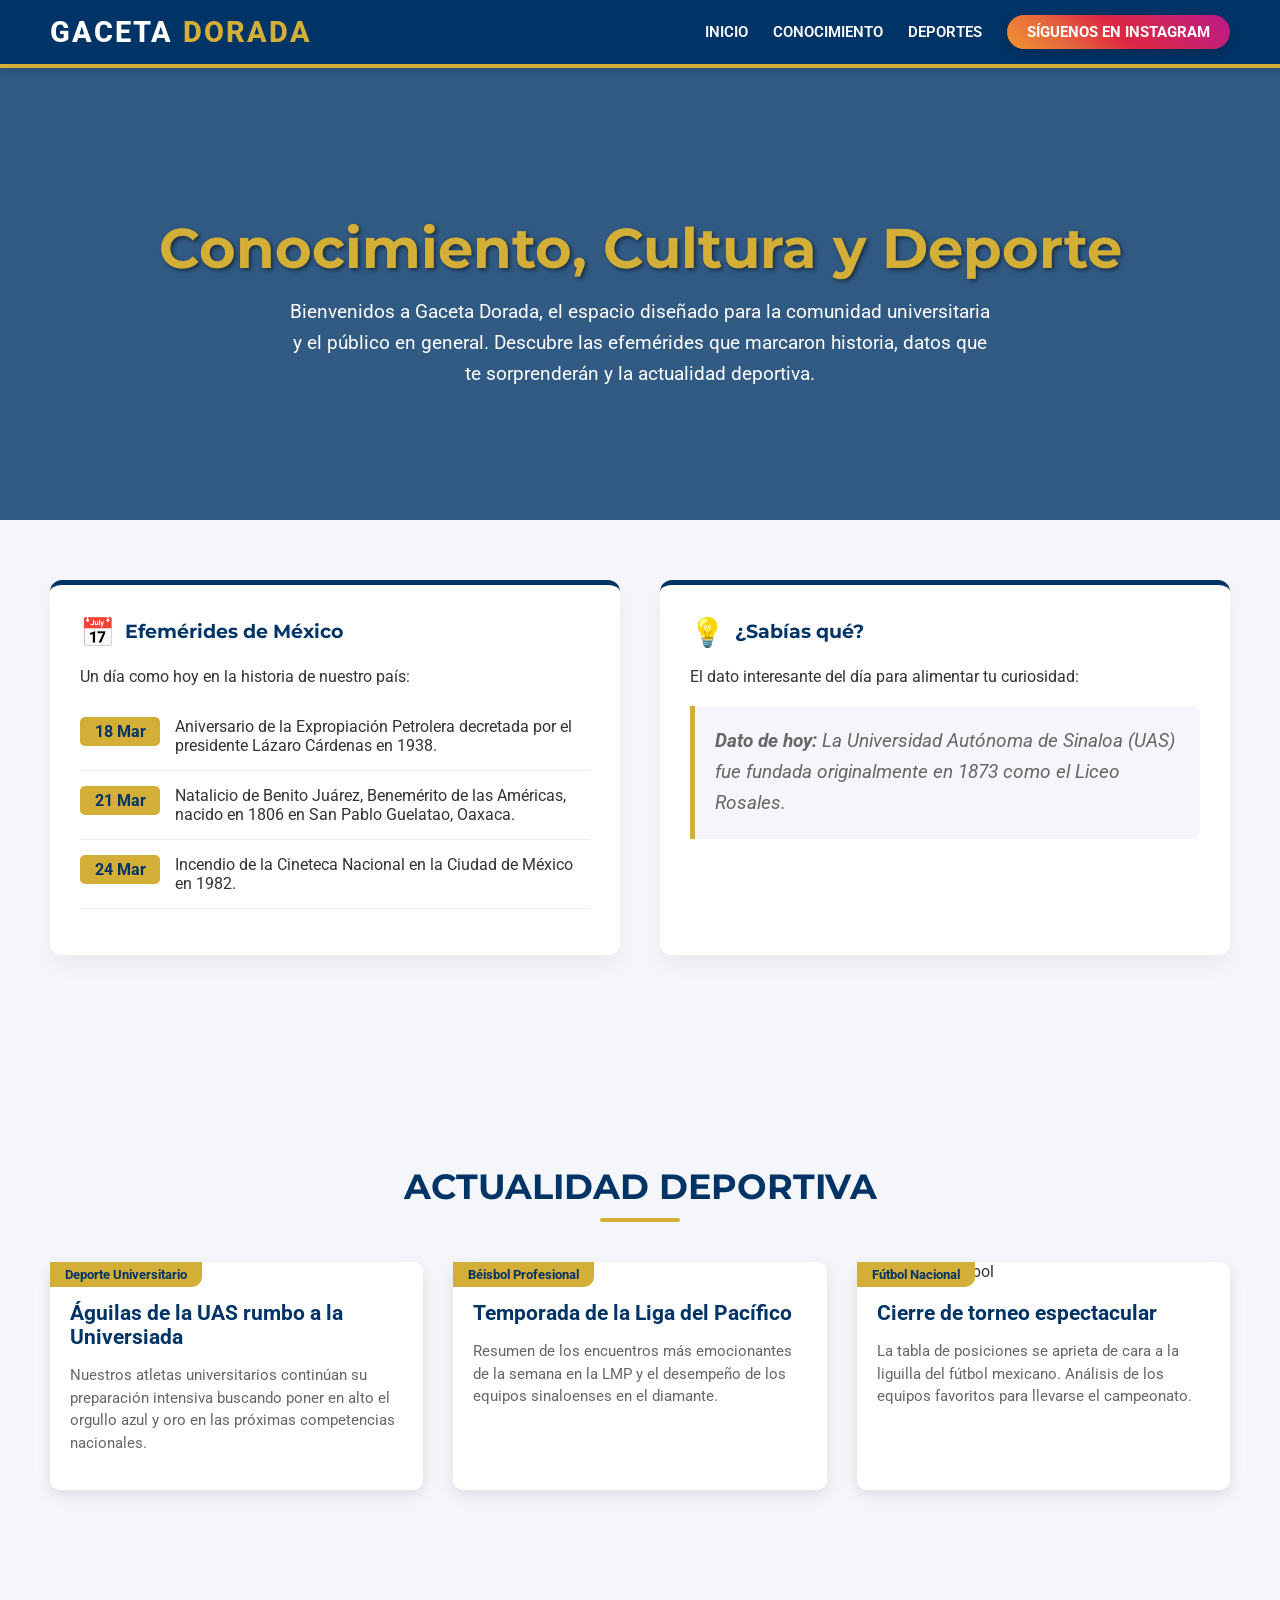
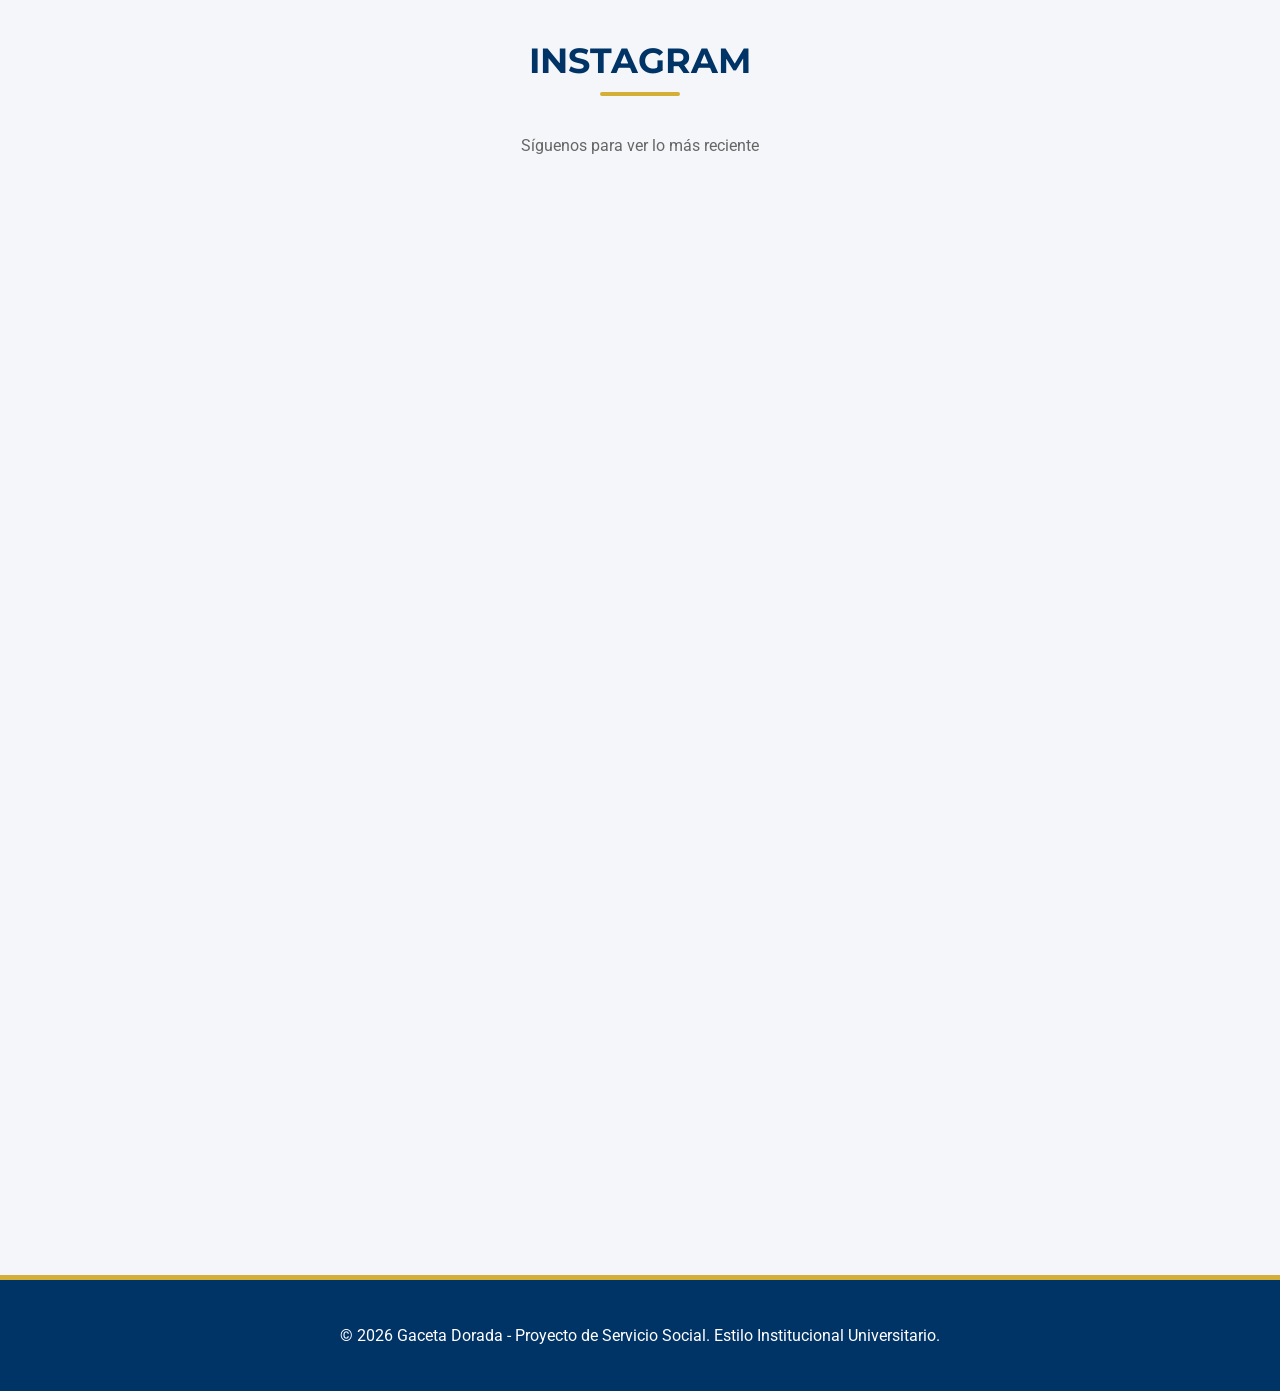
==== commit 8c4aeb56: "Se agrega post de instagram" ====
--- a/Gaceta2-0.html
+++ b/Gaceta2-0.html
@@ -48,38 +48,6 @@
           <p>El dato interesante del día para alimentar tu curiosidad:</p>
           <div class="dato-destacado" id="dato-del-dia"></div>
         </div>
-      </div>
-
-<section class="instagram-section">
-  <div class="instagram-row">
-
-    <div class="instagram-wrapper">
-      <blockquote
-        class="instagram-media"
-        data-instgrm-permalink="https://www.instagram.com/reel/DWaPbtzjz_J/"
-        data-instgrm-version="14">
-      </blockquote>
-    </div>
-
-    <div class="instagram-wrapper">
-      <blockquote
-        class="instagram-media"
-        data-instgrm-permalink="https://www.instagram.com/p/DVj04bEiRIx/"
-        data-instgrm-version="14">
-      </blockquote>
-    </div>
-
-    <div class="instagram-wrapper">
-      <blockquote
-        class="instagram-media"
-        data-instgrm-permalink="https://www.instagram.com/p/DGERQSSvf6z/"
-        data-instgrm-version="14">
-      </blockquote>
-    </div>
-
-  </div>
-
-  <script async src="//www.instagram.com/embed.js"></script>
 </section>
 
     <section class="seccion" id="deportes">
@@ -133,6 +101,31 @@
         </div>
       </div>
     </section>
+
+    <section class="seccion" id="instagram">
+
+      <h2 class="titulo-seccion">Instagram</h2>
+      <p class="instagram-subtitulo">
+      Síguenos para ver lo más reciente
+      </p>
+
+    <div class="instagram-container">
+      <a href="https://www.instagram.com/gacetadorada/" 
+      target="_blank" 
+      class="instagram-overlay">
+      </a>
+
+    <iframe
+    src="https://snapwidget.com/embed/1122492"
+    class="snapwidget-widget"
+    frameborder="0"
+    scrolling="no">
+    </iframe>
+
+    </div>
+    </section>
+
+    
 
     <footer>
       <p>
--- a/style.css
+++ b/style.css
@@ -312,3 +312,42 @@
   width: 100% !important;
   min-width: 100% !important;
 }
+
+.instagram-subtitulo {
+  text-align: center;
+  margin-bottom: 20px;
+  color: #666;
+}
+
+.instagram-container {
+  position: relative;
+  display: flex;
+  justify-content: center;
+  overflow: hidden;
+}
+
+.instagram-overlay {
+  position: absolute;
+  top: 0;
+  left: 0;
+  width: 100%;
+  height: 100%;
+  z-index: 10;
+  cursor: pointer;
+}
+
+.instagram-container iframe {
+  width: 100%;
+  max-width: 800px;
+  height: 1040px;
+  border-radius: 15px;
+
+  transition:
+    transform 0.3s ease,
+    box-shadow 0.3s ease;
+}
+
+.instagram-container:hover iframe {
+  transform: translateY(-10px);
+  box-shadow: 0 20px 40px rgba(0, 0, 0, 0.2);
+}
